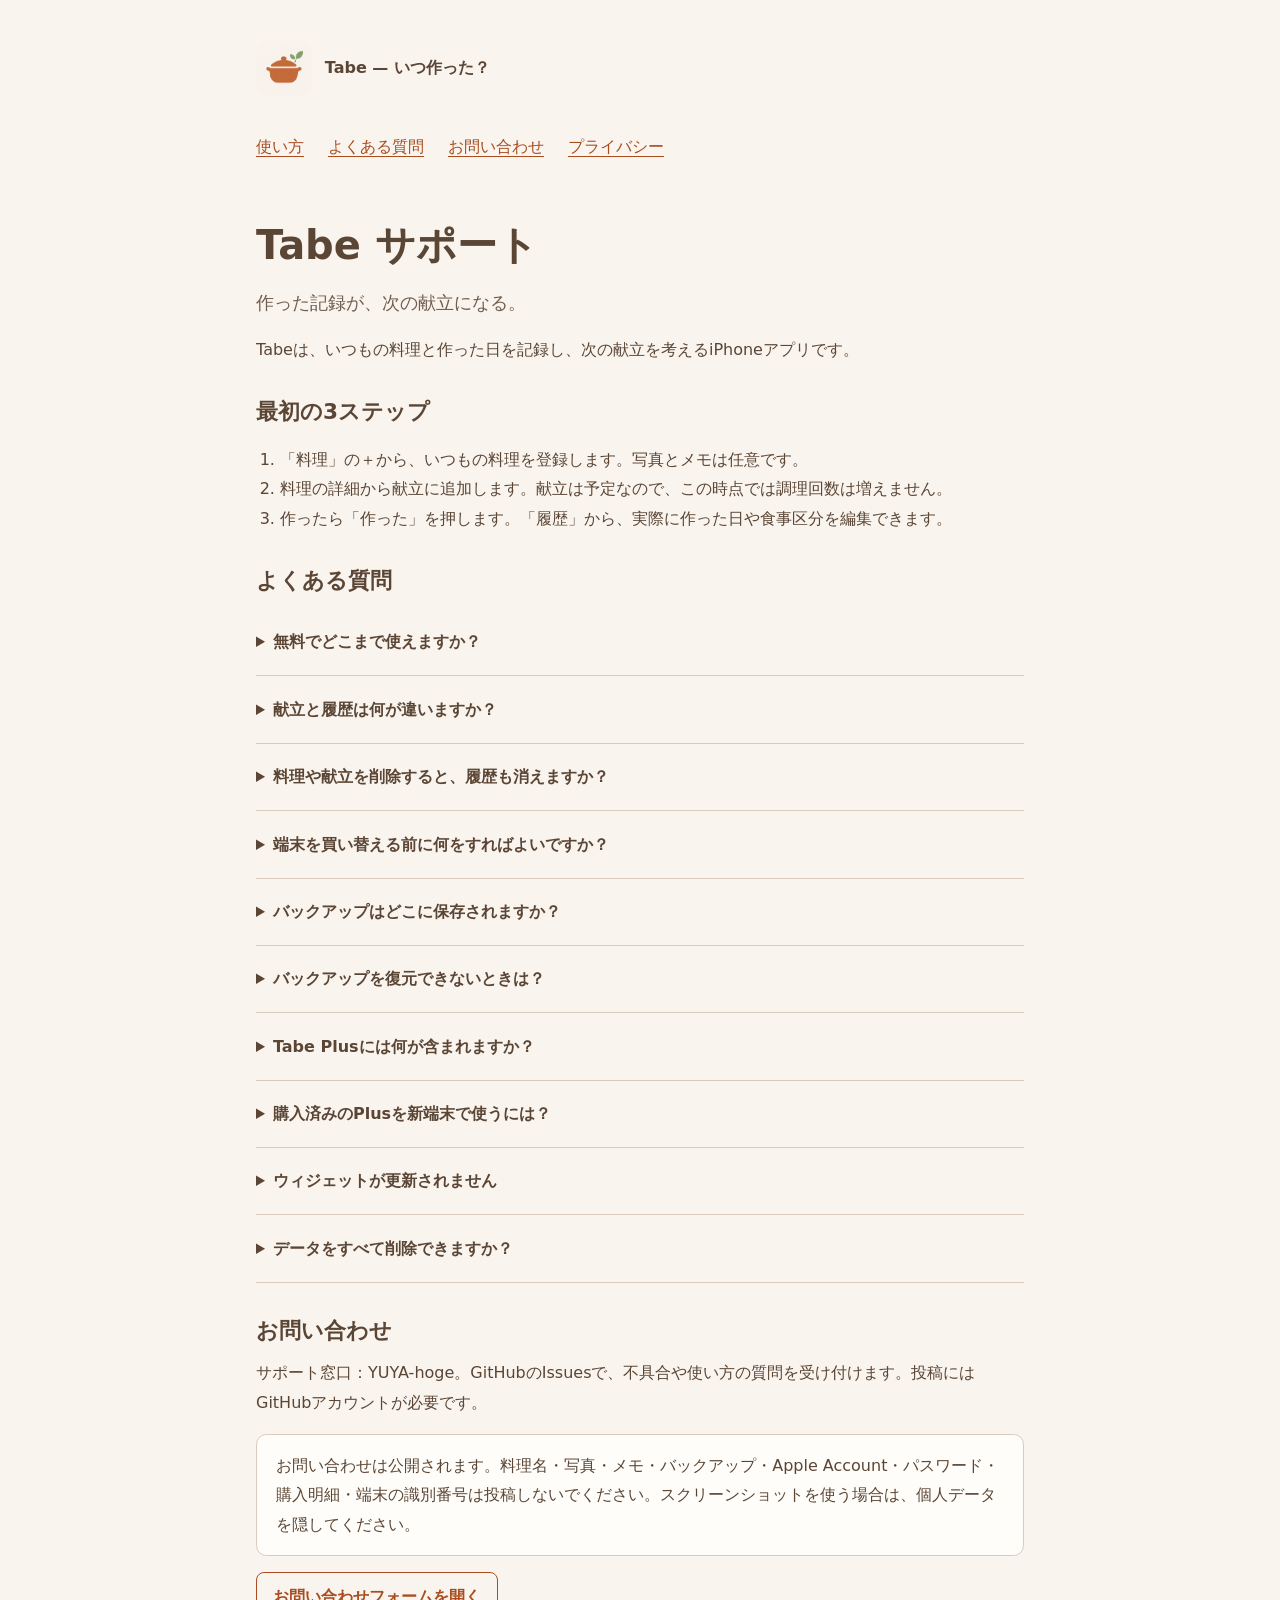
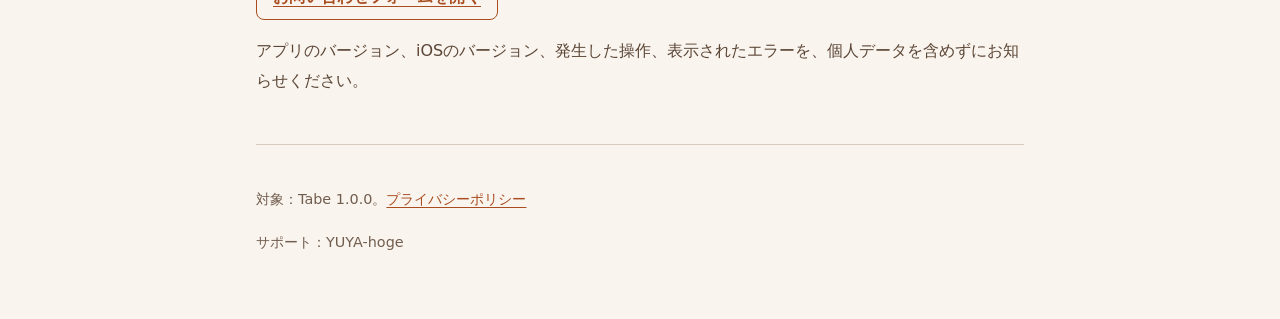
==== index.html @ 5fdedda2 "add: publish Tabe support and privacy pages" ====
<!doctype html>
<html lang="ja">
<head>
  <meta charset="utf-8">
  <meta name="viewport" content="width=device-width,initial-scale=1">
  <meta name="description" content="Tabeの使い方、バックアップ、Tabe Plusの購入復元、お問い合わせ。">
  <title>Tabe サポート</title>
  <link rel="icon" href="assets/icon.png">
  <link rel="stylesheet" href="styles.css">
</head>
<body>
<header>
  <a class="brand" href="index.html"><img src="assets/icon.png" width="56" height="56" alt=""><span>Tabe — いつ作った？</span></a>
  <nav aria-label="ページ案内"><a href="#help">使い方</a><a href="#questions">よくある質問</a><a href="#contact">お問い合わせ</a><a href="privacy.html">プライバシー</a></nav>
</header>
<main id="main">
  <h1>Tabe サポート</h1>
  <p class="lead">作った記録が、次の献立になる。</p>
  <p>Tabeは、いつもの料理と作った日を記録し、次の献立を考えるiPhoneアプリです。</p>
  <section id="help" aria-labelledby="help-title">
    <h2 id="help-title">最初の3ステップ</h2>
    <ol><li>「料理」の＋から、いつもの料理を登録します。写真とメモは任意です。</li><li>料理の詳細から献立に追加します。献立は予定なので、この時点では調理回数は増えません。</li><li>作ったら「作った」を押します。「履歴」から、実際に作った日や食事区分を編集できます。</li></ol>
  </section>
  <section id="questions" aria-labelledby="questions-title">
    <h2 id="questions-title">よくある質問</h2>
    <details><summary>無料でどこまで使えますか？</summary><p>料理・写真・献立・調理履歴の基本機能、最終調理日・累計回数、料理候補、ファイルバックアップと復元は、件数制限なしで無料です。基本機能はオフラインで利用できます。</p></details>
    <details><summary>献立と履歴は何が違いますか？</summary><p>献立はこれから作る予定、履歴は実際に作った記録です。料理を登録したり献立に追加したりしただけでは、調理実績は増えません。</p></details>
    <details><summary>料理や献立を削除すると、履歴も消えますか？</summary><p>過去の調理履歴は残ります。料理を削除した場合、未調理の献立と料理写真は削除されます。履歴そのものを削除する場合は、履歴から対象の記録を開いてください。</p></details>
    <details><summary>端末を買い替える前に何をすればよいですか？</summary><p>旧端末の設定で「バックアップを書き出す」を選び、.tabeファイルを保存してください。新端末の設定で「バックアップから復元」を選びます。復元は現在のデータとの追加・統合ではなく置き換えです。必要に応じて、復元前に新端末のデータも書き出してください。</p></details>
    <details><summary>バックアップはどこに保存されますか？</summary><p>書き出し時に選んだ「ファイル」内の保存先です。Tabeが自動で開発者サーバーに保存することはありません。写真・メモを含む通常ZIPで、パスワードや独自暗号化は付けていません。大切なファイルとして管理してください。</p></details>
    <details><summary>バックアップを復元できないときは？</summary><p>ファイルのコピーを残し、保存先から最後までダウンロードできているか、空き容量があるかを確認してください。破損・未対応形式などで検証に失敗した場合、既存データを置き換えません。エラー表示とアプリのバージョンを確認し、お問い合わせください。バックアップ自体は投稿しないでください。</p></details>
    <details><summary>Tabe Plusには何が含まれますか？</summary><p>詳細統計、週間献立の自動提案、今日・週間の献立ウィジェットが含まれます。買い切りで、定期課金ではありません。購入時の価格はアプリの購入画面でご確認ください。ウィジェットは表示とアプリ起動に対応し、直接の調理記録は行いません。</p></details>
    <details><summary>購入済みのPlusを新端末で使うには？</summary><p>購入時と同じApple Accountで、アプリのTabe Plus画面から「購入を復元」を選んでください。購入権利はバックアップファイルには含まれません。復元できない場合は、通信状況と購入に使用したApple Accountをご確認ください。</p></details>
    <details><summary>ウィジェットが更新されません</summary><p>まずTabeを開き、購入権利と献立を確認してください。ホーム画面のTabeウィジェットをタップするとアプリが開きます。更新時刻はiOSの制御を受けるため、操作直後に反映されない場合があります。設定に共有領域の警告がある場合は「ウィジェットを再読み込み」を試してください。</p></details>
    <details><summary>データをすべて削除できますか？</summary><p>設定の「すべてのデータを削除」から、バックアップ書き出しと確認を経て削除できます。料理・写真・カテゴリ・献立・実績・表示設定が対象です。購入権利と、アプリの外に保存したバックアップは削除されません。</p></details>
  </section>
  <section id="contact" aria-labelledby="contact-title">
    <h2 id="contact-title">お問い合わせ</h2>
    <p>サポート窓口：YUYA-hoge。GitHubのIssuesで、不具合や使い方の質問を受け付けます。投稿にはGitHubアカウントが必要です。</p>
    <p class="notice">お問い合わせは公開されます。料理名・写真・メモ・バックアップ・Apple Account・パスワード・購入明細・端末の識別番号は投稿しないでください。スクリーンショットを使う場合は、個人データを隠してください。</p>
    <p><a class="action" href="https://github.com/tabe-jp/support/issues/new/choose">お問い合わせフォームを開く</a></p>
    <p>アプリのバージョン、iOSのバージョン、発生した操作、表示されたエラーを、個人データを含めずにお知らせください。</p>
  </section>
</main>
<footer><p>対象：Tabe 1.0.0。<a href="privacy.html">プライバシーポリシー</a></p><p>サポート：YUYA-hoge</p></footer>
</body>
</html>
---- styles.css ----
:root { color-scheme: light dark; --bg:#f9f4ee; --card:#fffdf9; --ink:#5b4636; --muted:#725e4f; --link:#a94d20; --line:#d9cbbc; }
* { box-sizing:border-box; }
body { margin:0; background:var(--bg); color:var(--ink); font-family:system-ui,-apple-system,BlinkMacSystemFont,"Hiragino Kaku Gothic ProN",Meiryo,sans-serif; font-size:1rem; line-height:1.85; overflow-wrap:anywhere; }
header,main,footer { width:min(100% - 2.5rem,48rem); margin-inline:auto; }
header { padding-block:2.5rem 1rem; }
.brand { display:inline-flex; align-items:center; gap:.8rem; color:var(--ink); text-decoration:none; font-weight:700; }
.brand img { width:3.5rem; height:3.5rem; border-radius:.8rem; }
nav { display:flex; flex-wrap:wrap; gap:.4rem 1.5rem; margin-block:1.2rem; }
a { color:var(--link); text-underline-offset:.22em; }
a:focus-visible,summary:focus-visible { outline:3px solid var(--link); outline-offset:4px; }
nav a { display:inline-flex; align-items:center; min-height:44px; }
h1 { font-size:clamp(1.8rem,5vw,2.5rem); line-height:1.4; margin-block:.8rem; }
h2 { font-size:1.35rem; line-height:1.5; margin-block:2rem .7rem; }
h3 { font-size:1.05rem; margin-block:1rem .3rem; }
p { margin-block:.6rem 1rem; }
ul,ol { padding-left:1.5rem; }
.lead { font-size:1.12rem; color:var(--muted); }
.notice { border:1px solid var(--line); padding:1rem 1.2rem; border-radius:.65rem; background:var(--card); }
details { border-bottom:1px solid var(--line); padding-block:.7rem; }
summary { cursor:pointer; font-weight:650; min-height:44px; align-content:center; }
details p { padding-inline:.4rem; }
.action { display:inline-flex; align-items:center; min-height:48px; padding:.45rem 1rem; border:1px solid var(--link); border-radius:.5rem; font-weight:650; }
.meta,footer { color:var(--muted); font-size:.9rem; }
footer { padding-block:2rem 3rem; border-top:1px solid var(--line); margin-top:3rem; }
@media(prefers-color-scheme:dark) { :root { --bg:#241c16; --card:#31271f; --ink:#f9f4ee; --muted:#cdbfaf; --link:#ebb88f; --line:#746354; } }
@media(prefers-reduced-motion:no-preference) { html { scroll-behavior:smooth; } }
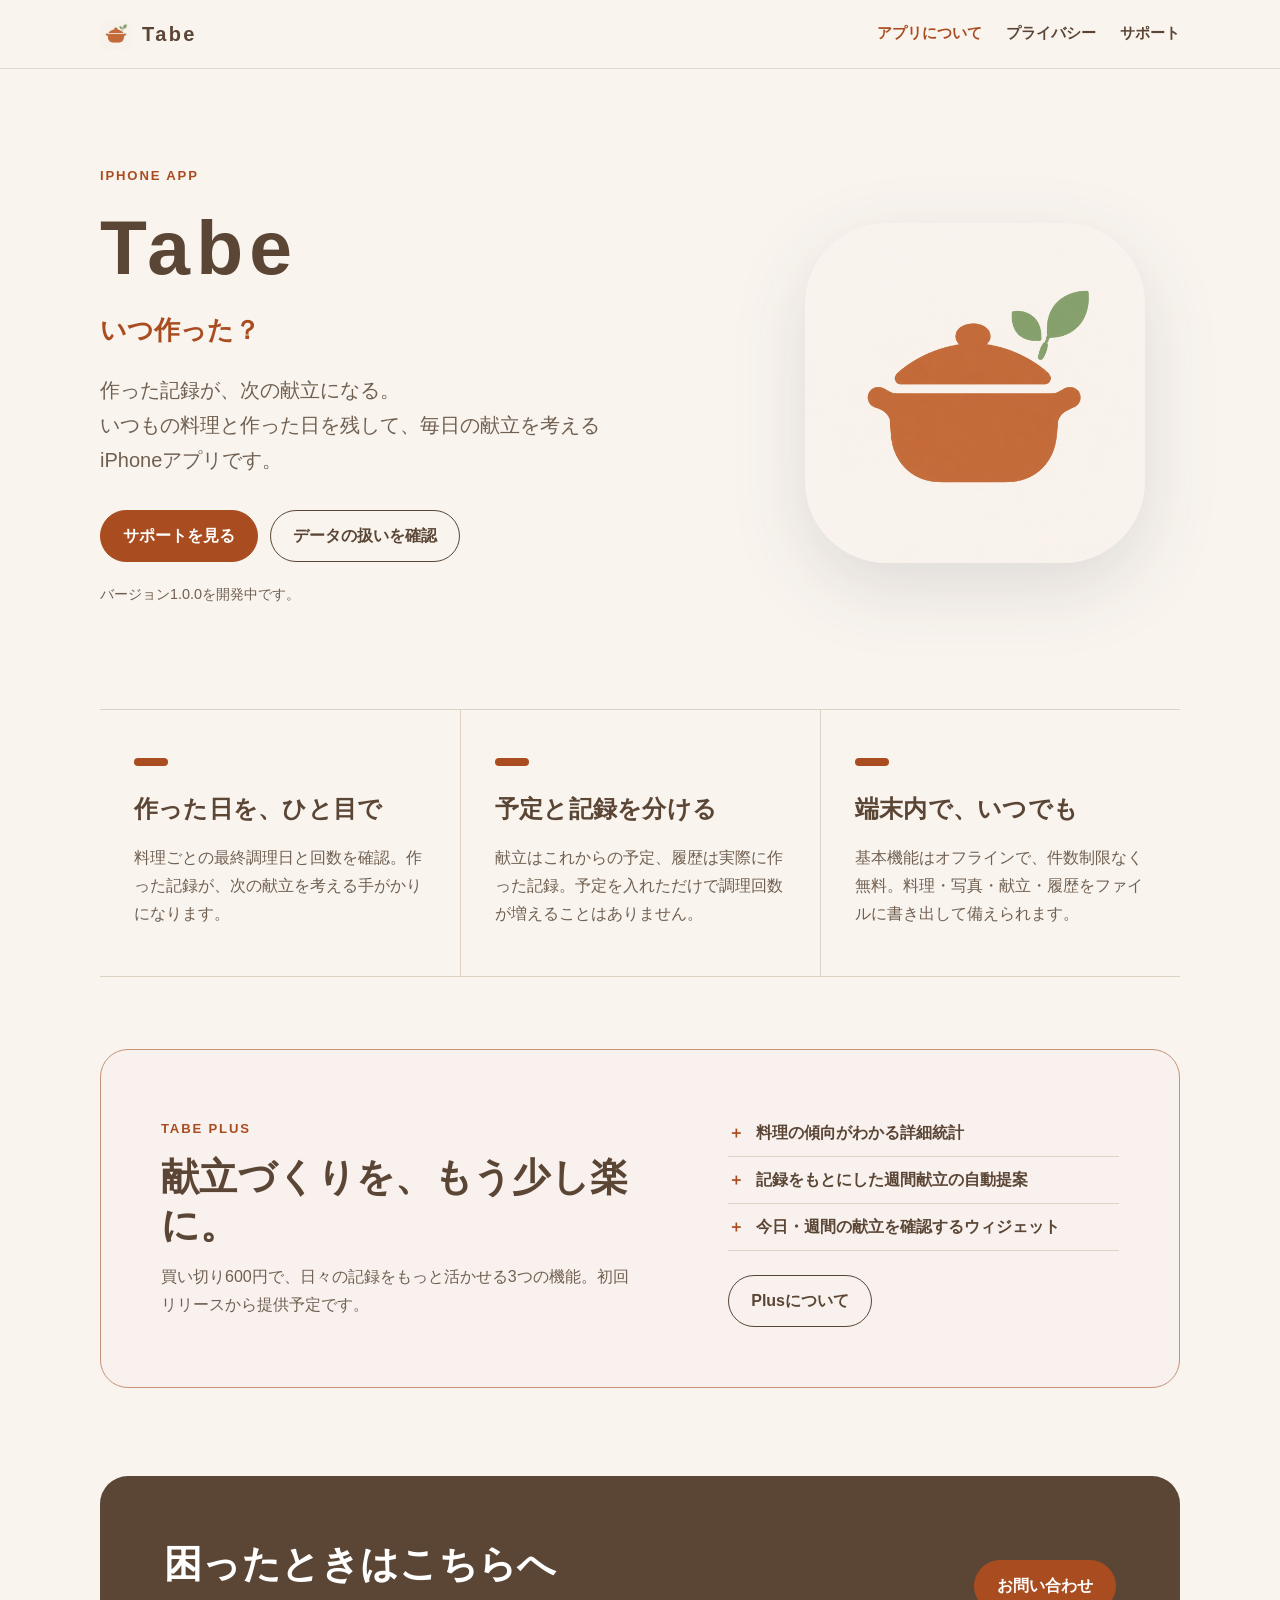
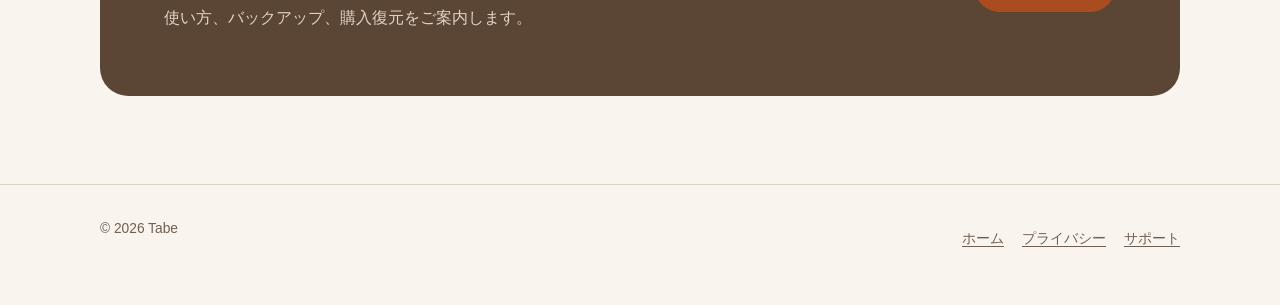
==== commit abe0c94b: "feat: align Tabe support with Itsu and use email contact" ====
--- a/index.html
+++ b/index.html
@@ -1,47 +1,20 @@
 <!doctype html>
-<html lang="ja">
-<head>
-  <meta charset="utf-8">
-  <meta name="viewport" content="width=device-width,initial-scale=1">
-  <meta name="description" content="Tabeの使い方、バックアップ、Tabe Plusの購入復元、お問い合わせ。">
-  <title>Tabe サポート</title>
-  <link rel="icon" href="assets/icon.png">
-  <link rel="stylesheet" href="styles.css">
-</head>
-<body>
-<header>
-  <a class="brand" href="index.html"><img src="assets/icon.png" width="56" height="56" alt=""><span>Tabe — いつ作った？</span></a>
-  <nav aria-label="ページ案内"><a href="#help">使い方</a><a href="#questions">よくある質問</a><a href="#contact">お問い合わせ</a><a href="privacy.html">プライバシー</a></nav>
-</header>
-<main id="main">
-  <h1>Tabe サポート</h1>
-  <p class="lead">作った記録が、次の献立になる。</p>
-  <p>Tabeは、いつもの料理と作った日を記録し、次の献立を考えるiPhoneアプリです。</p>
-  <section id="help" aria-labelledby="help-title">
-    <h2 id="help-title">最初の3ステップ</h2>
-    <ol><li>「料理」の＋から、いつもの料理を登録します。写真とメモは任意です。</li><li>料理の詳細から献立に追加します。献立は予定なので、この時点では調理回数は増えません。</li><li>作ったら「作った」を押します。「履歴」から、実際に作った日や食事区分を編集できます。</li></ol>
-  </section>
-  <section id="questions" aria-labelledby="questions-title">
-    <h2 id="questions-title">よくある質問</h2>
-    <details><summary>無料でどこまで使えますか？</summary><p>料理・写真・献立・調理履歴の基本機能、最終調理日・累計回数、料理候補、ファイルバックアップと復元は、件数制限なしで無料です。基本機能はオフラインで利用できます。</p></details>
-    <details><summary>献立と履歴は何が違いますか？</summary><p>献立はこれから作る予定、履歴は実際に作った記録です。料理を登録したり献立に追加したりしただけでは、調理実績は増えません。</p></details>
-    <details><summary>料理や献立を削除すると、履歴も消えますか？</summary><p>過去の調理履歴は残ります。料理を削除した場合、未調理の献立と料理写真は削除されます。履歴そのものを削除する場合は、履歴から対象の記録を開いてください。</p></details>
-    <details><summary>端末を買い替える前に何をすればよいですか？</summary><p>旧端末の設定で「バックアップを書き出す」を選び、.tabeファイルを保存してください。新端末の設定で「バックアップから復元」を選びます。復元は現在のデータとの追加・統合ではなく置き換えです。必要に応じて、復元前に新端末のデータも書き出してください。</p></details>
-    <details><summary>バックアップはどこに保存されますか？</summary><p>書き出し時に選んだ「ファイル」内の保存先です。Tabeが自動で開発者サーバーに保存することはありません。写真・メモを含む通常ZIPで、パスワードや独自暗号化は付けていません。大切なファイルとして管理してください。</p></details>
-    <details><summary>バックアップを復元できないときは？</summary><p>ファイルのコピーを残し、保存先から最後までダウンロードできているか、空き容量があるかを確認してください。破損・未対応形式などで検証に失敗した場合、既存データを置き換えません。エラー表示とアプリのバージョンを確認し、お問い合わせください。バックアップ自体は投稿しないでください。</p></details>
-    <details><summary>Tabe Plusには何が含まれますか？</summary><p>詳細統計、週間献立の自動提案、今日・週間の献立ウィジェットが含まれます。買い切りで、定期課金ではありません。購入時の価格はアプリの購入画面でご確認ください。ウィジェットは表示とアプリ起動に対応し、直接の調理記録は行いません。</p></details>
-    <details><summary>購入済みのPlusを新端末で使うには？</summary><p>購入時と同じApple Accountで、アプリのTabe Plus画面から「購入を復元」を選んでください。購入権利はバックアップファイルには含まれません。復元できない場合は、通信状況と購入に使用したApple Accountをご確認ください。</p></details>
-    <details><summary>ウィジェットが更新されません</summary><p>まずTabeを開き、購入権利と献立を確認してください。ホーム画面のTabeウィジェットをタップするとアプリが開きます。更新時刻はiOSの制御を受けるため、操作直後に反映されない場合があります。設定に共有領域の警告がある場合は「ウィジェットを再読み込み」を試してください。</p></details>
-    <details><summary>データをすべて削除できますか？</summary><p>設定の「すべてのデータを削除」から、バックアップ書き出しと確認を経て削除できます。料理・写真・カテゴリ・献立・実績・表示設定が対象です。購入権利と、アプリの外に保存したバックアップは削除されません。</p></details>
-  </section>
-  <section id="contact" aria-labelledby="contact-title">
-    <h2 id="contact-title">お問い合わせ</h2>
-    <p>サポート窓口：YUYA-hoge。GitHubのIssuesで、不具合や使い方の質問を受け付けます。投稿にはGitHubアカウントが必要です。</p>
-    <p class="notice">お問い合わせは公開されます。料理名・写真・メモ・バックアップ・Apple Account・パスワード・購入明細・端末の識別番号は投稿しないでください。スクリーンショットを使う場合は、個人データを隠してください。</p>
-    <p><a class="action" href="https://github.com/tabe-jp/support/issues/new/choose">お問い合わせフォームを開く</a></p>
-    <p>アプリのバージョン、iOSのバージョン、発生した操作、表示されたエラーを、個人データを含めずにお知らせください。</p>
-  </section>
-</main>
-<footer><p>対象：Tabe 1.0.0。<a href="privacy.html">プライバシーポリシー</a></p><p>サポート：YUYA-hoge</p></footer>
-</body>
-</html>
+<html lang="ja"><head>
+<meta charset="utf-8"><meta name="viewport" content="width=device-width, initial-scale=1">
+<meta name="description" content="作った記録が、次の献立になる。Tabeのアプリ紹介、使い方、プライバシーとお問い合わせ。"><meta name="theme-color" content="#F9F4EE">
+<title>Tabe — いつ作った？</title><link rel="icon" href="assets/icon.png"><link rel="stylesheet" href="styles.css">
+</head><body>
+<a class="skip-link" href="#main">本文へ移動</a>
+<header class="site-header"><nav class="nav" aria-label="メインナビゲーション">
+<a class="brand" href="index.html" aria-label="Tabe ホーム"><img src="assets/icon.png" width="32" height="32" alt=""><span>Tabe</span></a><ul class="nav-links"><li><a href="index.html" aria-current="page">アプリについて</a></li><li><a href="privacy.html">プライバシー</a></li><li><a href="support.html">サポート</a></li></ul></nav></header>
+<main id="main"><section class="hero" aria-labelledby="hero-title"><div>
+<p class="eyebrow">iPhone app</p><h1 id="hero-title">Tabe</h1>
+<p class="tagline">いつ作った？</p><p class="lead">作った記録が、次の献立になる。<br>いつもの料理と作った日を残して、毎日の献立を考えるiPhoneアプリです。</p>
+<div class="hero-actions"><a class="button button-primary" href="support.html">サポートを見る</a><a class="button" href="privacy.html">データの扱いを確認</a></div>
+<p class="release-note">バージョン1.0.0を開発中です。</p></div>
+<div class="mark-stage" aria-hidden="true"><img src="assets/icon.png" width="1024" height="1024" alt=""></div></section>
+<section class="feature-grid" aria-label="Tabeの特徴"><article class="feature"><div class="feature-mark" aria-hidden="true"></div><h2>作った日を、ひと目で</h2><p>料理ごとの最終調理日と回数を確認。作った記録が、次の献立を考える手がかりになります。</p></article><article class="feature"><div class="feature-mark" aria-hidden="true"></div><h2>予定と記録を分ける</h2><p>献立はこれからの予定、履歴は実際に作った記録。予定を入れただけで調理回数が増えることはありません。</p></article><article class="feature"><div class="feature-mark" aria-hidden="true"></div><h2>端末内で、いつでも</h2><p>基本機能はオフラインで、件数制限なく無料。料理・写真・献立・履歴をファイルに書き出して備えられます。</p></article></section>
+<section class="plus-band" aria-labelledby="plus-title"><div><p class="eyebrow">Tabe Plus</p><h2 id="plus-title">献立づくりを、もう少し楽に。</h2><p>買い切り600円で、日々の記録をもっと活かせる3つの機能。初回リリースから提供予定です。</p></div><div><ul class="plus-list"><li>料理の傾向がわかる詳細統計</li><li>記録をもとにした週間献立の自動提案</li><li>今日・週間の献立を確認するウィジェット</li></ul><a class="button" href="support.html#plus">Plusについて</a></div></section>
+<section class="contact-band" id="contact" aria-labelledby="contact-title"><div><h2 id="contact-title">困ったときはこちらへ</h2><p>使い方、バックアップ、購入復元をご案内します。</p></div><a class="button button-primary" href="support.html#contact">お問い合わせ</a></section></main>
+<footer class="site-footer"><div class="footer-inner"><p>© 2026 Tabe</p><div class="footer-links"><a href="index.html">ホーム</a><a href="privacy.html">プライバシー</a><a href="support.html">サポート</a></div></div></footer>
+</body></html>
--- a/styles.css
+++ b/styles.css
@@ -1,26 +1,500 @@
-:root { color-scheme: light dark; --bg:#f9f4ee; --card:#fffdf9; --ink:#5b4636; --muted:#725e4f; --link:#a94d20; --line:#d9cbbc; }
-* { box-sizing:border-box; }
-body { margin:0; background:var(--bg); color:var(--ink); font-family:system-ui,-apple-system,BlinkMacSystemFont,"Hiragino Kaku Gothic ProN",Meiryo,sans-serif; font-size:1rem; line-height:1.85; overflow-wrap:anywhere; }
-header,main,footer { width:min(100% - 2.5rem,48rem); margin-inline:auto; }
-header { padding-block:2.5rem 1rem; }
-.brand { display:inline-flex; align-items:center; gap:.8rem; color:var(--ink); text-decoration:none; font-weight:700; }
-.brand img { width:3.5rem; height:3.5rem; border-radius:.8rem; }
-nav { display:flex; flex-wrap:wrap; gap:.4rem 1.5rem; margin-block:1.2rem; }
-a { color:var(--link); text-underline-offset:.22em; }
-a:focus-visible,summary:focus-visible { outline:3px solid var(--link); outline-offset:4px; }
-nav a { display:inline-flex; align-items:center; min-height:44px; }
-h1 { font-size:clamp(1.8rem,5vw,2.5rem); line-height:1.4; margin-block:.8rem; }
-h2 { font-size:1.35rem; line-height:1.5; margin-block:2rem .7rem; }
-h3 { font-size:1.05rem; margin-block:1rem .3rem; }
-p { margin-block:.6rem 1rem; }
-ul,ol { padding-left:1.5rem; }
-.lead { font-size:1.12rem; color:var(--muted); }
-.notice { border:1px solid var(--line); padding:1rem 1.2rem; border-radius:.65rem; background:var(--card); }
-details { border-bottom:1px solid var(--line); padding-block:.7rem; }
-summary { cursor:pointer; font-weight:650; min-height:44px; align-content:center; }
-details p { padding-inline:.4rem; }
-.action { display:inline-flex; align-items:center; min-height:48px; padding:.45rem 1rem; border:1px solid var(--link); border-radius:.5rem; font-weight:650; }
-.meta,footer { color:var(--muted); font-size:.9rem; }
-footer { padding-block:2rem 3rem; border-top:1px solid var(--line); margin-top:3rem; }
-@media(prefers-color-scheme:dark) { :root { --bg:#241c16; --card:#31271f; --ink:#f9f4ee; --muted:#cdbfaf; --link:#ebb88f; --line:#746354; } }
-@media(prefers-reduced-motion:no-preference) { html { scroll-behavior:smooth; } }
+/* Layout adapted from https://itsu-jp.github.io/support/; Tabe brand colors and content. */
+:root {
+  color-scheme: light dark;
+  --accent: #A94D20;
+  --accent-strong: #A94D20;
+  --ink: #5B4636;
+  --muted: #706051;
+  --mist: #F9F4EE;
+  --paper: #ffffff;
+  --line: #DED2C5;
+  --display: "Avenir Next", "Hiragino Sans", "Yu Gothic UI", sans-serif;
+  --body: -apple-system, BlinkMacSystemFont, "Hiragino Sans", "Yu Gothic UI", sans-serif;
+  font-family: var(--body);
+  background: var(--mist);
+  color: var(--ink);
+}
+
+* {
+  box-sizing: border-box;
+}
+
+html {
+  scroll-behavior: smooth;
+}
+
+body {
+  margin: 0;
+  min-width: 320px;
+  background: var(--mist);
+  color: var(--ink);
+  font-size: 16px;
+  line-height: 1.75;
+}
+
+a {
+  color: inherit;
+  text-underline-offset: 0.2em;
+}
+
+a:hover {
+  color: var(--accent-strong);
+}
+
+a:focus-visible,
+button:focus-visible {
+  outline: 3px solid var(--accent);
+  outline-offset: 4px;
+  border-radius: 4px;
+}
+
+.site-header {
+  position: sticky;
+  top: 0;
+  z-index: 10;
+  border-bottom: 1px solid color-mix(in srgb, var(--line) 80%, transparent);
+  background: color-mix(in srgb, var(--mist) 92%, transparent);
+  backdrop-filter: blur(14px);
+}
+
+.nav {
+  width: min(1080px, calc(100% - 40px));
+  min-height: 68px;
+  margin: 0 auto;
+  display: flex;
+  align-items: center;
+  justify-content: space-between;
+  gap: 24px;
+}
+
+.brand {
+  display: inline-flex;
+  align-items: center;
+  gap: 10px;
+  color: var(--ink);
+  font-family: var(--display);
+  font-size: 1.25rem;
+  font-weight: 700;
+  letter-spacing: 0.12em;
+  text-decoration: none;
+}
+
+.brand img {
+  width: 32px;
+  height: 32px;
+  border-radius: 9px;
+}
+
+.nav-links {
+  display: flex;
+  align-items: center;
+  gap: 24px;
+  margin: 0;
+  padding: 0;
+  list-style: none;
+  font-size: 0.92rem;
+  font-weight: 600;
+}
+
+.nav-links a {
+  text-decoration: none;
+}
+
+.nav-links a[aria-current="page"] {
+  color: var(--accent-strong);
+}
+
+main {
+  width: min(1080px, calc(100% - 40px));
+  margin: 0 auto;
+}
+
+.hero {
+  min-height: 620px;
+  display: grid;
+  grid-template-columns: minmax(0, 1.15fr) minmax(280px, 0.85fr);
+  align-items: center;
+  gap: clamp(48px, 9vw, 120px);
+  padding: 96px 0 88px;
+}
+
+.eyebrow {
+  margin: 0 0 12px;
+  color: var(--accent-strong);
+  font-size: 0.82rem;
+  font-weight: 700;
+  letter-spacing: 0.14em;
+  text-transform: uppercase;
+}
+
+h1,
+h2,
+h3 {
+  margin-top: 0;
+  font-family: var(--display);
+  line-height: 1.25;
+  letter-spacing: 0.01em;
+}
+
+h1 {
+  margin-bottom: 24px;
+  font-size: clamp(2.5rem, 6vw, 5rem);
+  font-weight: 700;
+  letter-spacing: 0.08em;
+}
+
+h2 {
+  margin-bottom: 20px;
+  font-size: clamp(1.7rem, 3vw, 2.4rem);
+}
+
+h3 {
+  margin-bottom: 8px;
+  font-size: 1.08rem;
+}
+
+.lead {
+  max-width: 34rem;
+  margin: 0;
+  color: var(--muted);
+  font-size: clamp(1.05rem, 2vw, 1.25rem);
+}
+
+.hero-actions {
+  display: flex;
+  flex-wrap: wrap;
+  gap: 12px;
+  margin-top: 32px;
+}
+
+.button {
+  min-height: 48px;
+  padding: 11px 22px;
+  display: inline-flex;
+  align-items: center;
+  justify-content: center;
+  border: 1px solid var(--ink);
+  border-radius: 999px;
+  font-weight: 700;
+  text-decoration: none;
+}
+
+.button-primary {
+  border-color: var(--accent);
+  background: var(--accent);
+  color: #ffffff;
+}
+
+.button-primary:hover {
+  border-color: #893B17;
+  background: #893B17;
+  color: #ffffff;
+}
+
+.mark-stage {
+  position: relative;
+  display: grid;
+  place-items: center;
+}
+
+.mark-stage::before {
+  content: "";
+  position: absolute;
+  width: 76%;
+  aspect-ratio: 1;
+  border: 1px solid var(--line);
+  border-radius: 50%;
+}
+
+.mark-stage img {
+  position: relative;
+  width: min(340px, 86%);
+  filter: drop-shadow(0 24px 36px rgb(31 41 55 / 0.12));
+}
+
+.feature-grid {
+  display: grid;
+  grid-template-columns: repeat(3, 1fr);
+  border-top: 1px solid var(--line);
+  border-bottom: 1px solid var(--line);
+}
+
+.feature {
+  min-height: 240px;
+  padding: 48px 34px;
+}
+
+.feature + .feature {
+  border-left: 1px solid var(--line);
+}
+
+.feature p {
+  margin: 0;
+  color: var(--muted);
+}
+
+.feature-mark {
+  width: 34px;
+  height: 8px;
+  margin-bottom: 28px;
+  border-radius: 999px;
+  background: var(--accent);
+}
+
+.plus-band {
+  margin: 72px 0 0;
+  padding: clamp(32px, 6vw, 60px);
+  display: grid;
+  grid-template-columns: minmax(0, 1.1fr) minmax(260px, 0.9fr);
+  align-items: center;
+  gap: clamp(30px, 7vw, 90px);
+  border: 1px solid color-mix(in srgb, var(--accent) 48%, var(--line));
+  border-radius: 28px;
+  background: color-mix(in srgb, var(--accent) 8%, var(--paper));
+}
+
+.plus-band h2 {
+  margin-bottom: 14px;
+}
+
+.plus-band p:not(.eyebrow) {
+  max-width: 34rem;
+  margin: 0;
+  color: var(--muted);
+}
+
+.plus-list {
+  margin: 0 0 24px;
+  padding: 0;
+  list-style: none;
+}
+
+.plus-list li {
+  position: relative;
+  padding: 9px 0 9px 28px;
+  border-bottom: 1px solid var(--line);
+  font-weight: 600;
+}
+
+.plus-list li::before {
+  content: "＋";
+  position: absolute;
+  left: 0;
+  color: var(--accent-strong);
+  font-weight: 800;
+}
+
+.contact-band {
+  margin: 88px 0;
+  padding: clamp(32px, 6vw, 64px);
+  display: flex;
+  align-items: center;
+  justify-content: space-between;
+  gap: 32px;
+  border-radius: 28px;
+  background: var(--ink);
+  color: #ffffff;
+}
+
+.contact-band h2,
+.contact-band p {
+  margin-bottom: 0;
+}
+
+.contact-band p {
+  color: #E2D3C3;
+}
+
+.document {
+  width: min(760px, 100%);
+  margin: 0 auto;
+  padding: 80px 0 104px;
+}
+
+.document-header {
+  padding-bottom: 36px;
+  border-bottom: 1px solid var(--line);
+}
+
+.document-header h1 {
+  margin-bottom: 12px;
+  font-size: clamp(2.1rem, 5vw, 3.4rem);
+  letter-spacing: 0;
+}
+
+.document-meta {
+  margin: 0;
+  color: var(--muted);
+  font-size: 0.92rem;
+}
+
+.document section {
+  padding-top: 44px;
+}
+
+.document p,
+.document li {
+  color: #706051;
+}
+
+.document ul {
+  padding-left: 1.4em;
+}
+
+.notice {
+  margin-top: 32px;
+  padding: 20px 22px;
+  border: 1px solid var(--line);
+  border-radius: 16px;
+  background: var(--paper);
+}
+
+.faq-item {
+  padding: 28px 0;
+  border-top: 1px solid var(--line);
+}
+
+.faq-item:last-child {
+  border-bottom: 1px solid var(--line);
+}
+
+.faq-item p {
+  margin-bottom: 0;
+}
+
+.site-footer {
+  border-top: 1px solid var(--line);
+}
+
+.footer-inner {
+  width: min(1080px, calc(100% - 40px));
+  margin: 0 auto;
+  padding: 32px 0 44px;
+  display: flex;
+  justify-content: space-between;
+  gap: 24px;
+  color: var(--muted);
+  font-size: 0.86rem;
+}
+
+.footer-inner p {
+  margin: 0;
+}
+
+.footer-links {
+  display: flex;
+  gap: 18px;
+}
+
+@media (max-width: 760px) {
+  .nav {
+    min-height: 62px;
+  }
+
+  .nav-links {
+    gap: 14px;
+    font-size: 0.82rem;
+  }
+
+  .hero {
+    min-height: auto;
+    grid-template-columns: 1fr;
+    padding: 72px 0 64px;
+  }
+
+  .mark-stage {
+    grid-row: 1;
+  }
+
+  .mark-stage img {
+    width: min(240px, 70%);
+  }
+
+  .feature-grid,
+  .plus-band {
+    grid-template-columns: 1fr;
+  }
+
+  .feature {
+    min-height: auto;
+    padding: 34px 0;
+  }
+
+  .feature + .feature {
+    border-top: 1px solid var(--line);
+    border-left: 0;
+  }
+
+  .plus-band {
+    margin-top: 48px;
+  }
+
+  .contact-band,
+  .footer-inner {
+    align-items: flex-start;
+    flex-direction: column;
+  }
+}
+
+@media (max-width: 480px) {
+  main,
+  .nav,
+  .footer-inner {
+    width: min(100% - 28px, 1080px);
+  }
+
+  .brand {
+    letter-spacing: 0.06em;
+  }
+
+  .nav-links li:first-child {
+    display: none;
+  }
+
+  .contact-band {
+    border-radius: 20px;
+  }
+}
+
+@media (prefers-reduced-motion: reduce) {
+  html {
+    scroll-behavior: auto;
+  }
+}
+
+@media (prefers-color-scheme: dark) {
+  :root {
+    --accent-strong: #F1AA7F;
+    --ink: #FFF9F1;
+    --muted: #D4C3B1;
+    --mist: #241C16;
+    --paper: #30251C;
+    --line: #594A3D;
+  }
+
+  .brand img,
+  .mark-stage img {
+    filter: brightness(0.94) drop-shadow(0 24px 36px rgb(0 0 0 / 0.24));
+  }
+
+  .document p,
+  .document li {
+    color: #E2D3C3;
+  }
+
+  .contact-band {
+    background: #1C1510;
+  }
+}
+
+.tagline { margin: -12px 0 20px; color: var(--accent-strong); font-size: 1.6rem; font-weight: 700; }
+.release-note { margin-top: 20px; color: var(--muted); font-size: .9rem; }
+.mark-stage img { height: auto; border-radius: 24%; }
+.feature h2 { font-size: 1.5rem; }
+.nav-links a, .footer-links a { display: inline-flex; align-items: center; min-height: 44px; }
+.document h2 { font-size: clamp(1.5rem, 3vw, 2rem); }
+.document :is(a, p, li) { overflow-wrap: anywhere; }
+section, .faq-item { scroll-margin-top: 92px; }
+.skip-link { position: absolute; left: 16px; top: -100px; z-index: 20; padding: 12px; background: var(--paper); }
+.skip-link:focus { top: 8px; }
+@media (max-width: 760px) { .hero { gap: 36px; padding-top: 48px; } .document { padding-top: 48px; } }
